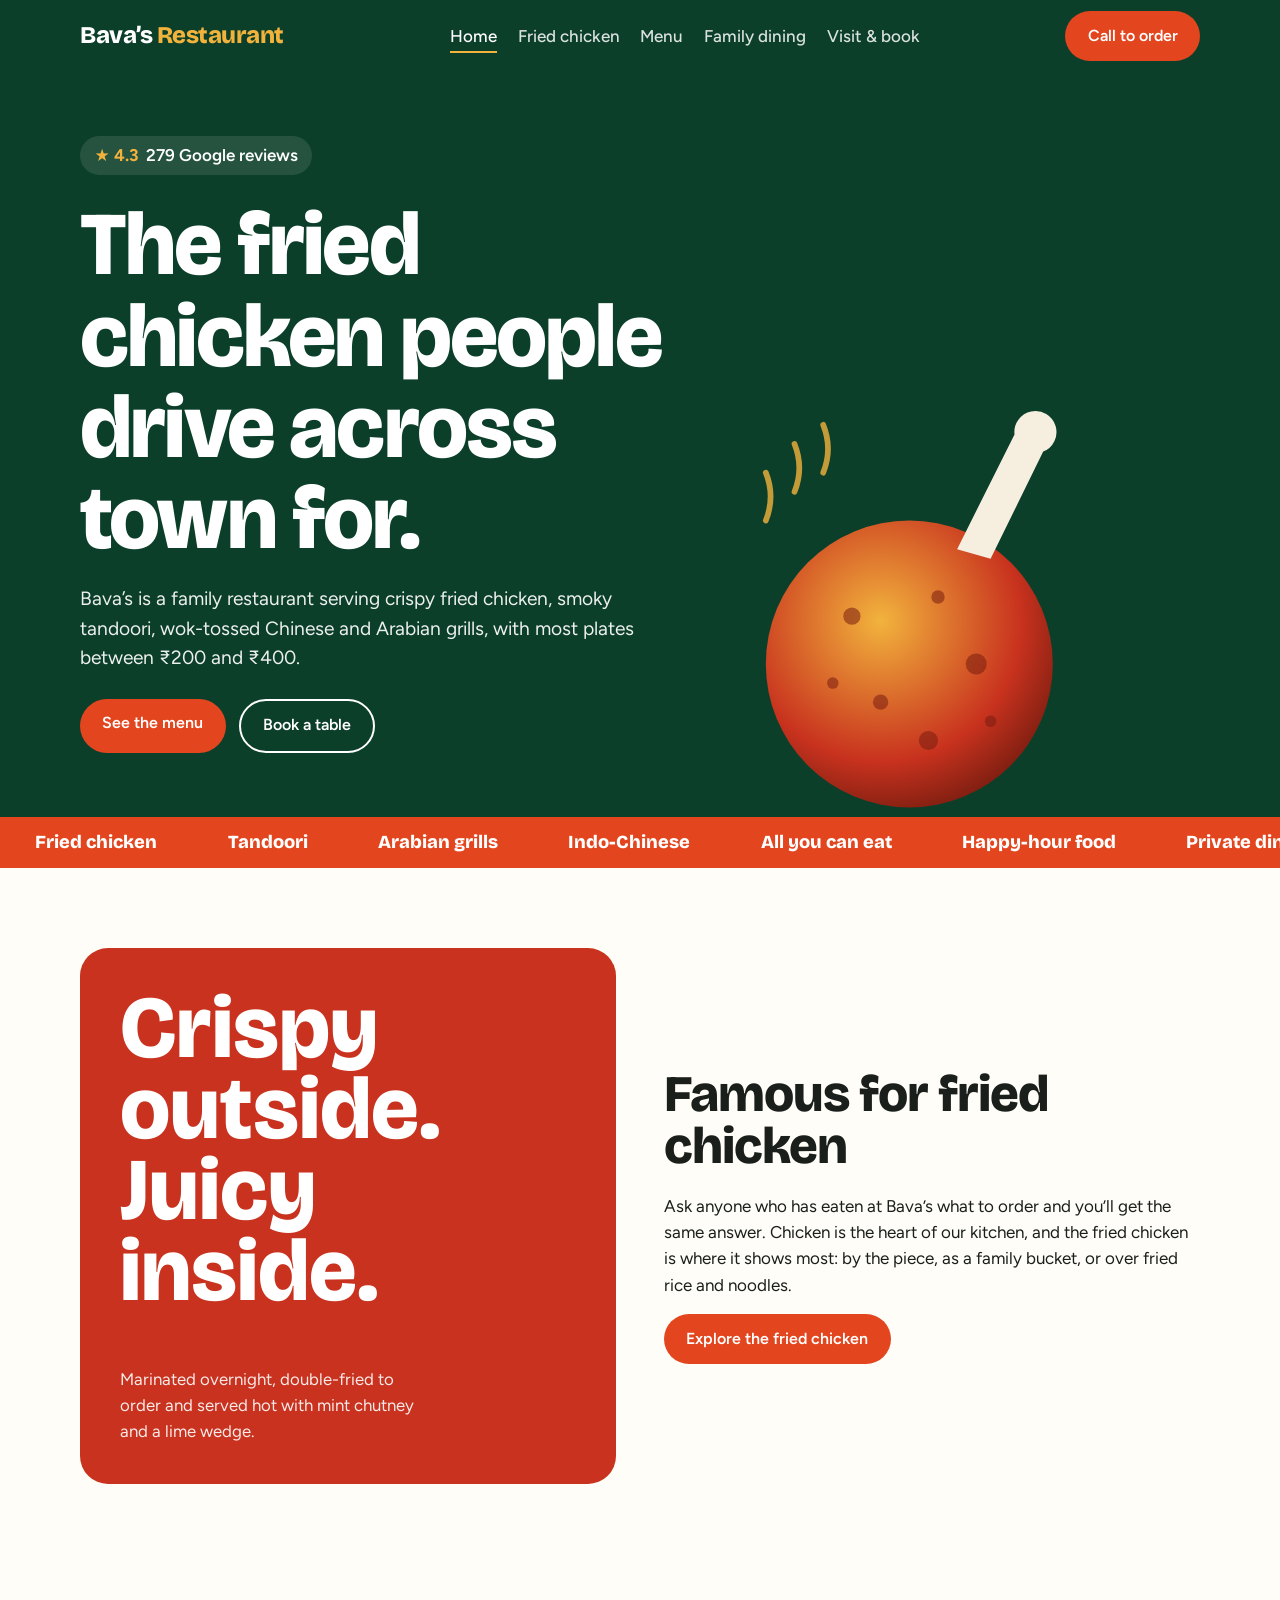
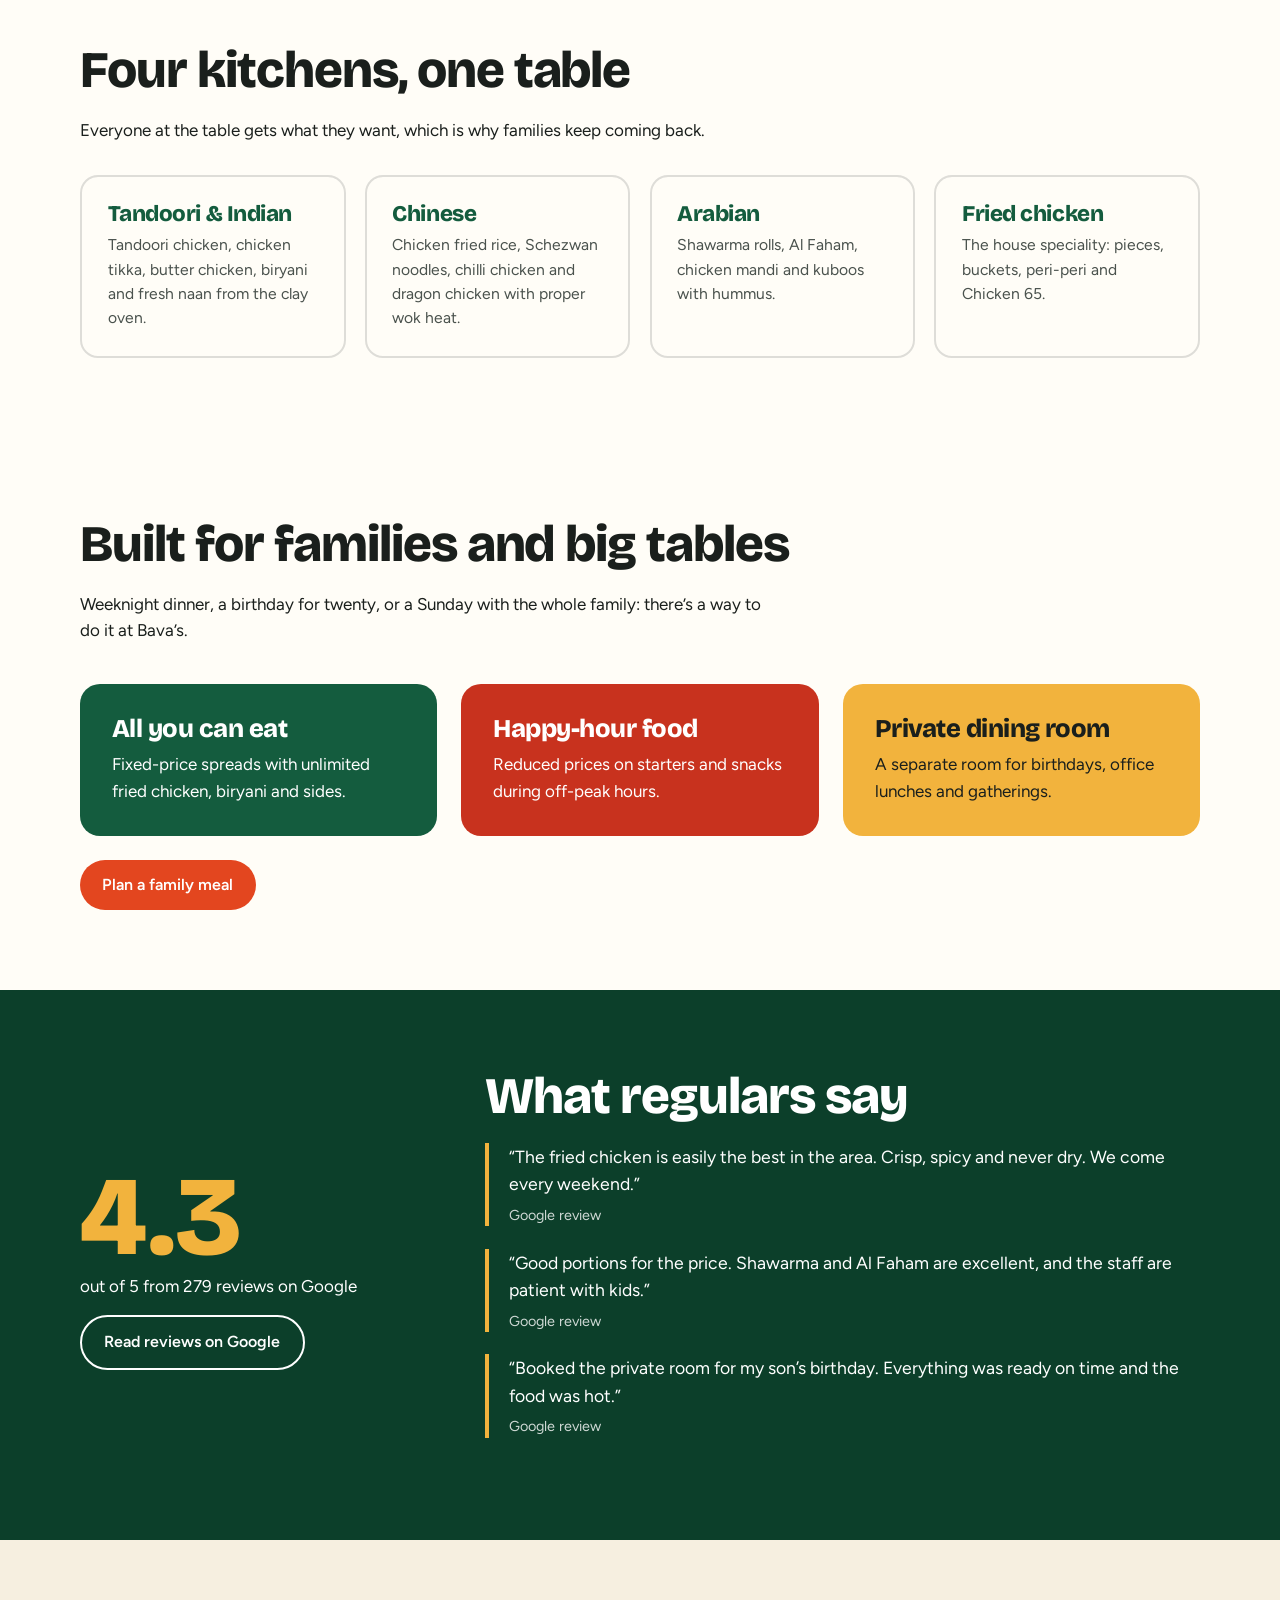
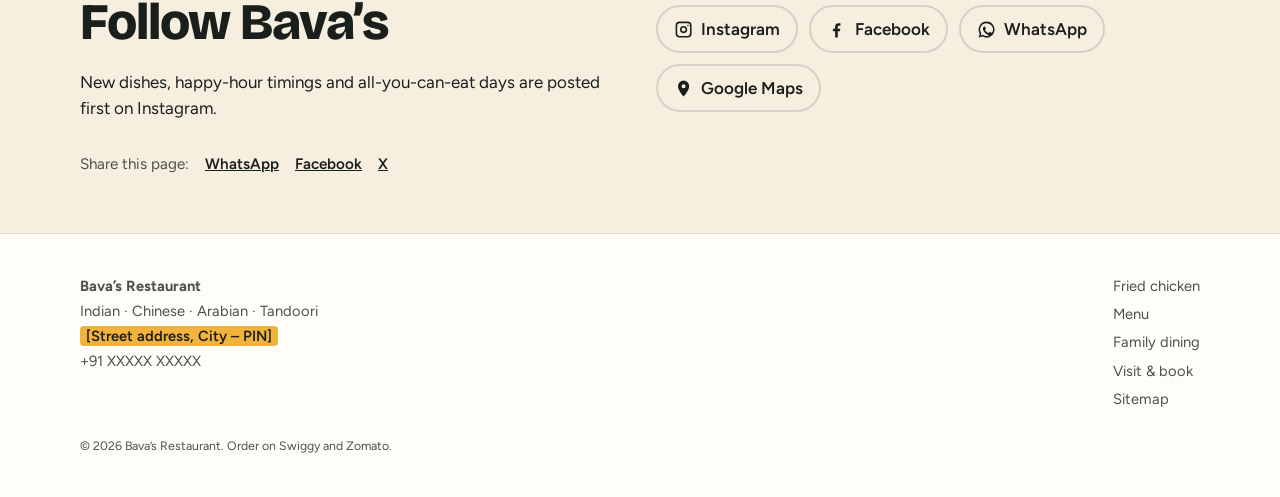
==== index.html @ 15133e85 "Add files via upload" ====
<!DOCTYPE html>
<html lang="en-IN">
<head>
<meta charset="utf-8">
<meta name="viewport" content="width=device-width, initial-scale=1, viewport-fit=cover">
<title>Bava’s Restaurant | Best Fried Chicken, Indian, Chinese & Arabian Food</title>
<meta name="description" content="Bava’s Restaurant is a 4.3★ family-friendly restaurant famous for crispy fried chicken, tandoori, Indian, Chinese and Arabian dishes. All-you-can-eat deals, happy-hour food, private dining. Meals ₹200–400.">
<meta name="robots" content="index, follow, max-image-preview:large">
<link rel="canonical" href="https://YOUR-USERNAME.github.io/bavas-restaurant/">
<meta property="og:type" content="website">
<meta property="og:site_name" content="Bava’s Restaurant">
<meta property="og:title" content="Bava’s Restaurant | Best Fried Chicken, Indian, Chinese & Arabian Food">
<meta property="og:description" content="Bava’s Restaurant is a 4.3★ family-friendly restaurant famous for crispy fried chicken, tandoori, Indian, Chinese and Arabian dishes. All-you-can-eat deals, happy-hour food, private dining. Meals ₹200–400.">
<meta property="og:url" content="https://YOUR-USERNAME.github.io/bavas-restaurant/">
<meta property="og:image" content="https://YOUR-USERNAME.github.io/bavas-restaurant/images/og-bavas-fried-chicken.svg">
<meta property="og:locale" content="en_IN">
<meta name="twitter:card" content="summary_large_image">
<meta name="theme-color" content="#0C3F2A">
<link rel="icon" href="./images/favicon.svg" type="image/svg+xml">
<link rel="preconnect" href="https://fonts.googleapis.com">
<link rel="preconnect" href="https://fonts.gstatic.com" crossorigin>
<link href="https://fonts.googleapis.com/css2?family=Bricolage+Grotesque:opsz,wght@12..96,500;12..96,800&family=Figtree:wght@400;500;600&display=swap" rel="stylesheet">
<link rel="stylesheet" href="./styles.css">
<script type="application/ld+json">
{
  "@context": "https://schema.org",
  "@type": "Restaurant",
  "@id": "https://YOUR-USERNAME.github.io/bavas-restaurant/#restaurant",
  "name": "Bava's Restaurant",
  "url": "https://YOUR-USERNAME.github.io/bavas-restaurant/",
  "image": "https://YOUR-USERNAME.github.io/bavas-restaurant/images/og-bavas-fried-chicken.svg",
  "servesCuisine": ["Indian", "Chinese", "Arabian", "Tandoori", "Fried Chicken"],
  "priceRange": "₹200–400",
  "telephone": "+91-XXXXX-XXXXX",
  "address": {"@type": "PostalAddress", "streetAddress": "[Street address]", "addressLocality": "[City]", "addressRegion": "[State]", "postalCode": "[PIN]", "addressCountry": "IN"},
  "openingHoursSpecification": [{"@type": "OpeningHoursSpecification", "dayOfWeek": ["Monday","Tuesday","Wednesday","Thursday","Friday","Saturday","Sunday"], "opens": "11:00", "closes": "23:00"}],
  "aggregateRating": {"@type": "AggregateRating", "ratingValue": "4.3", "reviewCount": "279", "bestRating": "5"},
  "amenityFeature": [
    {"@type": "LocationFeatureSpecification", "name": "Family-friendly", "value": true},
    {"@type": "LocationFeatureSpecification", "name": "Private dining room", "value": true},
    {"@type": "LocationFeatureSpecification", "name": "All you can eat", "value": true},
    {"@type": "LocationFeatureSpecification", "name": "Happy-hour food", "value": true}
  ],
  "hasMenu": "https://YOUR-USERNAME.github.io/bavas-restaurant/menu/",
  "acceptsReservations": "True",
  "sameAs": ["https://www.instagram.com/bavasrestaurant", "https://www.facebook.com/bavasrestaurant", "https://www.google.com/maps/search/Bava's+Restaurant"]
}
</script>

</head>
<body>
<a class="skip" href="#main">Skip to content</a>
<header>
  <div class="wrap">
    <a class="logo" href="./" aria-label="Bava’s Restaurant home">Bava’s <span>Restaurant</span></a>
    <nav aria-label="Main">
      <a href="./" aria-current=page>Home</a><a href="./fried-chicken/">Fried chicken</a><a href="./menu/">Menu</a><a href="./family-dining/">Family dining</a><a href="./contact/">Visit & book</a>
    </nav>
    <a class="btn" href="tel:+91XXXXXXXXXX">Call to order</a>
  </div>
</header>
<main id="main">

<section class="hero" aria-labelledby="h1">
  <div class="wrap">
    <div>
      <div class="rating" aria-label="Rated 4.3 out of 5 from 279 Google reviews"><b>★ 4.3</b> 279 Google reviews</div>
      <h1 id="h1">The fried chicken people drive across town for.</h1>
      <p>Bava’s is a family restaurant serving crispy fried chicken, smoky tandoori, wok-tossed Chinese and Arabian grills, with most plates between ₹200 and ₹400.</p>
      <div class="cta-row">
        <a class="btn" href="./menu/">See the menu</a>
        <a class="btn ghost" href="./contact/">Book a table</a>
      </div>
    </div>
    <div class="hero-art"><svg class="drum" viewBox="0 0 400 460" xmlns="http://www.w3.org/2000/svg" role="img" aria-label="Illustration of a crispy fried chicken drumstick">
  <defs><radialGradient id="g" cx=".4" cy=".35" r=".7"><stop offset="0" stop-color="#F2B33D"/><stop offset=".7" stop-color="#C8321E"/><stop offset="1" stop-color="#7A1D10"/></radialGradient></defs>
  <circle cx="200" cy="300" r="150" fill="url(#g)"/>
  <g fill="#7A1D10" opacity=".55"><circle cx="140" cy="250" r="9"/><circle cx="230" cy="230" r="7"/><circle cx="270" cy="300" r="11"/><circle cx="170" cy="340" r="8"/><circle cx="220" cy="380" r="10"/><circle cx="120" cy="320" r="6"/><circle cx="285" cy="360" r="6"/></g>
  <path d="M250 180 l60 -120 a22 22 0 1 1 30 18 l-55 112z" fill="#F6EFE0"/>
  <g stroke="#F2B33D" stroke-width="6" stroke-linecap="round" fill="none" opacity=".8"><path d="M80 120 q10 -25 0 -50"/><path d="M110 100 q10 -25 0 -50"/><path d="M50 150 q10 -25 0 -50"/></g>
</svg></div>
  </div>
</section>

<div class="ticker" aria-hidden="true"><div>
  <span>Fried chicken</span><span>Tandoori</span><span>Arabian grills</span><span>Indo-Chinese</span><span>All you can eat</span><span>Happy-hour food</span><span>Private dining</span>
  <span>Fried chicken</span><span>Tandoori</span><span>Arabian grills</span><span>Indo-Chinese</span><span>All you can eat</span><span>Happy-hour food</span><span>Private dining</span>
</div></div>

<section class="sig" aria-labelledby="h-fc">
  <div class="wrap">
    <div class="sig-panel">
      <div class="big">Crispy outside.<br>Juicy inside.</div>
      <small>Marinated overnight, double-fried to order and served hot with mint chutney and a lime wedge.</small>
    </div>
    <div>
      <h2 id="h-fc">Famous for fried chicken</h2>
      <p>Ask anyone who has eaten at Bava’s what to order and you’ll get the same answer. Chicken is the heart of our kitchen, and the fried chicken is where it shows most: by the piece, as a family bucket, or over fried rice and noodles.</p>
      <p style="margin-top:1rem"><a class="btn" href="./fried-chicken/">Explore the fried chicken</a></p>
    </div>
  </div>
</section>

<section class="kitchens" aria-labelledby="h-k">
  <div class="wrap">
    <h2 id="h-k">Four kitchens, one table</h2>
    <p>Everyone at the table gets what they want, which is why families keep coming back.</p>
    <div class="kitchen-grid">
      <a href="./menu/#tandoori"><h3>Tandoori &amp; Indian</h3><p>Tandoori chicken, chicken tikka, butter chicken, biryani and fresh naan from the clay oven.</p></a>
      <a href="./menu/#chinese"><h3>Chinese</h3><p>Chicken fried rice, Schezwan noodles, chilli chicken and dragon chicken with proper wok heat.</p></a>
      <a href="./menu/#arabian"><h3>Arabian</h3><p>Shawarma rolls, Al Faham, chicken mandi and kuboos with hummus.</p></a>
      <a href="./menu/#fried-chicken"><h3>Fried chicken</h3><p>The house speciality: pieces, buckets, peri-peri and Chicken 65.</p></a>
    </div>
  </div>
</section>

<section class="fam" aria-labelledby="h-fam">
  <div class="wrap">
    <div class="fam-head">
      <h2 id="h-fam">Built for families and big tables</h2>
      <p>Weeknight dinner, a birthday for twenty, or a Sunday with the whole family: there’s a way to do it at Bava’s.</p>
    </div>
    <article><h3>All you can eat</h3><p>Fixed-price spreads with unlimited fried chicken, biryani and sides.</p></article>
    <article><h3>Happy-hour food</h3><p>Reduced prices on starters and snacks during off-peak hours.</p></article>
    <article><h3>Private dining room</h3><p>A separate room for birthdays, office lunches and gatherings.</p></article>
    <p class="fam-cta"><a class="btn" href="./family-dining/">Plan a family meal</a></p>
  </div>
</section>

<section class="rev" aria-labelledby="h-rev">
  <div class="wrap">
    <div>
      <div class="score">4.3</div>
      <p>out of 5 from 279 reviews on Google</p>
      <p style="margin-top:1rem"><a class="btn ghost" href="https://www.google.com/maps/search/Bava's+Restaurant" rel="noopener" target="_blank">Read reviews on Google</a></p>
    </div>
    <div>
      <h2 id="h-rev">What regulars say</h2>
      <blockquote>“The fried chicken is easily the best in the area. Crisp, spicy and never dry. We come every weekend.”<cite>Google review</cite></blockquote>
      <blockquote>“Good portions for the price. Shawarma and Al Faham are excellent, and the staff are patient with kids.”<cite>Google review</cite></blockquote>
      <blockquote>“Booked the private room for my son’s birthday. Everything was ready on time and the food was hot.”<cite>Google review</cite></blockquote>
    </div>
  </div>
</section>
</main>

<section class="social" aria-labelledby="h-social">
  <div class="wrap">
    <div>
      <h2 id="h-social">Follow Bava’s</h2>
      <p>New dishes, happy-hour timings and all-you-can-eat days are posted first on Instagram.</p>
    </div>
    <ul class="social-links">
      <li><a href="https://www.instagram.com/bavasrestaurant" rel="noopener" target="_blank"><svg viewBox="0 0 24 24" aria-hidden="true"><path d="M7 2h10a5 5 0 0 1 5 5v10a5 5 0 0 1-5 5H7a5 5 0 0 1-5-5V7a5 5 0 0 1 5-5zm0 2a3 3 0 0 0-3 3v10a3 3 0 0 0 3 3h10a3 3 0 0 0 3-3V7a3 3 0 0 0-3-3H7zm5 3.5a4.5 4.5 0 1 1 0 9 4.5 4.5 0 0 1 0-9zm0 2a2.5 2.5 0 1 0 0 5 2.5 2.5 0 0 0 0-5zM17.5 6a1 1 0 1 1 0 2 1 1 0 0 1 0-2z"/></svg>Instagram</a></li>
      <li><a href="https://www.facebook.com/bavasrestaurant" rel="noopener" target="_blank"><svg viewBox="0 0 24 24" aria-hidden="true"><path d="M13.5 22v-8h2.7l.4-3.2h-3.1V8.8c0-.9.3-1.6 1.6-1.6h1.7V4.3c-.3 0-1.3-.1-2.5-.1-2.5 0-4.1 1.5-4.1 4.2v2.4H7.4V14h2.8v8h3.3z"/></svg>Facebook</a></li>
      <li><a href="https://wa.me/91XXXXXXXXXX?text=Hi%20Bava's%2C%20I'd%20like%20to%20order" rel="noopener" target="_blank"><svg viewBox="0 0 24 24" aria-hidden="true"><path d="M12 2a10 10 0 0 0-8.6 15.1L2 22l5-1.3A10 10 0 1 0 12 2zm0 2a8 8 0 1 1-4.2 14.8l-.3-.2-2.9.8.8-2.8-.2-.3A8 8 0 0 1 12 4zm-3 4.3c-.2 0-.5 0-.7.3-.3.3-1 1-1 2.4s1 2.8 1.2 3c.1.2 2 3.1 4.9 4.3 2.4 1 2.9.8 3.4.7.5 0 1.7-.7 1.9-1.4.2-.7.2-1.2.2-1.4-.1-.1-.3-.2-.6-.3l-2-1c-.3-.1-.5-.1-.7.2l-.9 1.1c-.2.2-.3.2-.6.1-.3-.2-1.2-.5-2.3-1.5-.9-.8-1.5-1.7-1.6-2-.2-.3 0-.5.1-.6l.5-.6.3-.5v-.5l-.9-2.1c-.2-.5-.5-.5-.7-.5h-.5z"/></svg>WhatsApp</a></li>
      <li><a href="https://www.google.com/maps/search/Bava's+Restaurant" rel="noopener" target="_blank"><svg viewBox="0 0 24 24" aria-hidden="true"><path d="M12 2a7 7 0 0 0-7 7c0 5.2 7 13 7 13s7-7.8 7-13a7 7 0 0 0-7-7zm0 9.5a2.5 2.5 0 1 1 0-5 2.5 2.5 0 0 1 0 5z"/></svg>Google Maps</a></li>
    </ul>
    <div class="share">
      <span>Share this page:</span>
      <a href="https://wa.me/?text=https://YOUR-USERNAME.github.io/bavas-restaurant/" rel="noopener" target="_blank">WhatsApp</a>
      <a href="https://www.facebook.com/sharer/sharer.php?u=https://YOUR-USERNAME.github.io/bavas-restaurant/" rel="noopener" target="_blank">Facebook</a>
      <a href="https://twitter.com/intent/tweet?url=https://YOUR-USERNAME.github.io/bavas-restaurant/&text=Best%20fried%20chicken%20at%20Bava's" rel="noopener" target="_blank">X</a>
    </div>
  </div>
</section>

<footer>
  <div class="wrap">
    <div>
      <strong>Bava’s Restaurant</strong><br>
      Indian · Chinese · Arabian · Tandoori<br>
      <span class="todo">[Street address, City – PIN]</span><br>
      <a href="tel:+91XXXXXXXXXX">+91 XXXXX XXXXX</a>
    </div>
    <nav aria-label="Footer">
      <a href="./fried-chicken/">Fried chicken</a>
      <a href="./menu/">Menu</a>
      <a href="./family-dining/">Family dining</a>
      <a href="./contact/">Visit &amp; book</a>
      <a href="./sitemap.xml">Sitemap</a>
    </nav>
    <small>© 2026 Bava’s Restaurant. Order on Swiggy and Zomato.</small>
  </div>
</footer>

<div class="mobile-cta" aria-label="Quick actions">
  <a href="tel:+91XXXXXXXXXX">Call</a>
  <a href="https://wa.me/91XXXXXXXXXX?text=Hi%20Bava's%2C%20I'd%20like%20to%20book%20a%20table" rel="noopener">WhatsApp</a>
  <a href="https://www.google.com/maps/search/Bava's+Restaurant" rel="noopener">Directions</a>
</div>
</body>
</html>
---- styles.css ----
:root{
  --green:#145C3E; --green-deep:#0C3F2A; --red:#C8321E; --red-hot:#E3461F;
  --paper:#FFFDF7; --paper-2:#F6EFE0; --ink:#1A1F1C; --ink-2:#4A524D; --gold:#F2B33D;
  --bg:var(--paper); --surface:var(--paper-2); --fg:var(--ink); --fg-2:var(--ink-2);
  --line:rgba(26,31,28,.14);
  box-sizing:border-box;
  padding-top:env(safe-area-inset-top,0px); padding-bottom:env(safe-area-inset-bottom,0px);
}
@media (prefers-color-scheme:dark){
  :root:not([data-theme="light"]){ color-scheme:dark;
    --bg:#101614; --surface:#182220; --fg:#F3EEE2; --fg-2:#B9B3A5; --line:rgba(243,238,226,.14); --green:#1E7A53; }
}
:root[data-theme="dark"]{ color-scheme:dark;
  --bg:#101614; --surface:#182220; --fg:#F3EEE2; --fg-2:#B9B3A5; --line:rgba(243,238,226,.14); --green:#1E7A53; }

*{box-sizing:inherit;margin:0}
html{scroll-behavior:smooth;scroll-padding-top:calc(80px + env(safe-area-inset-top,0px))}
@media (prefers-reduced-motion:reduce){html{scroll-behavior:auto}}
body{background:var(--bg);color:var(--fg);font:400 17px/1.55 "Figtree",system-ui,sans-serif;-webkit-font-smoothing:antialiased;padding-bottom:64px}
@media (min-width:721px){body{padding-bottom:0}}
h1,h2,h3{font-family:"Bricolage Grotesque","Figtree",sans-serif;font-weight:800;line-height:1.02;letter-spacing:-.02em}
h2{font-size:clamp(2rem,4.5vw,3.2rem);margin-bottom:.4em}
p{max-width:62ch}
a{color:inherit}
img,svg{max-width:100%}
:focus-visible{outline:3px solid var(--gold);outline-offset:3px}
.skip{position:absolute;left:-999px;top:8px;background:var(--gold);color:var(--ink);padding:.5rem 1rem;z-index:20}
.skip:focus{left:8px}
.wrap{width:min(1120px,100% - 2.5rem);margin-inline:auto}
section{padding:5rem 0}
.todo{background:var(--gold);color:var(--ink);padding:.1em .4em;border-radius:4px;font-weight:600}
.note{color:var(--fg-2);font-size:.95rem;margin:1.5rem 0}
.crumb{font-size:.9rem;opacity:.75;margin-bottom:1rem}
.crumb a{text-decoration:none}

/* header */
body::before{content:"";position:fixed;inset:0 0 auto;height:env(safe-area-inset-top,0px);background:var(--green-deep);z-index:10}
header{position:sticky;top:env(safe-area-inset-top,0px);z-index:9;background:var(--green-deep);color:#fff}
header .wrap{display:flex;align-items:center;justify-content:space-between;gap:1rem;height:72px}
.logo{font-family:"Bricolage Grotesque",sans-serif;font-weight:800;font-size:1.5rem;text-decoration:none;letter-spacing:-.02em}
.logo span{color:var(--gold)}
header nav a{text-decoration:none;font-weight:500;margin-left:1.3rem;opacity:.85;padding:.3rem 0;border-bottom:2px solid transparent}
header nav a:hover,header nav a[aria-current]{opacity:1;border-color:var(--gold)}
.btn{display:inline-block;background:var(--red-hot);color:#fff;text-decoration:none;font-weight:600;padding:.8rem 1.4rem;border-radius:999px;border:0;cursor:pointer;font-size:1rem;text-align:center}
.btn:hover{background:var(--red)}
.btn.ghost{background:transparent;border:2px solid currentColor;color:inherit}
.btn.ghost:hover{background:rgba(127,127,127,.12)}
@media (max-width:860px){header nav{display:none}}

/* mobile sticky CTA */
.mobile-cta{position:fixed;left:0;right:0;bottom:0;display:grid;grid-template-columns:1fr 1fr 1fr;background:var(--green-deep);padding:0 0 env(safe-area-inset-bottom,0px);z-index:9;border-top:1px solid rgba(255,255,255,.15)}
.mobile-cta a{color:#fff;text-decoration:none;text-align:center;padding:.9rem 0;font-weight:600;font-size:.95rem}
.mobile-cta a+a{border-left:1px solid rgba(255,255,255,.15)}
@media (min-width:721px){.mobile-cta{display:none}}

/* hero */
.hero{background:var(--green-deep);color:#fff;padding:4rem 0 0;overflow:hidden}
.hero .wrap{display:grid;grid-template-columns:1.1fr .9fr;gap:3rem;align-items:end}
.hero .wrap.one{grid-template-columns:1fr;padding-bottom:3.5rem}
.hero h1{font-size:clamp(2.6rem,7vw,5.6rem);max-width:12ch}
.hero p{font-size:1.2rem;opacity:.92;margin:1.2rem 0 1.6rem}
.hero.compact h1{font-size:clamp(2.4rem,5.5vw,4.2rem)}
.rating{display:inline-flex;align-items:center;gap:.5rem;background:rgba(255,255,255,.1);padding:.4rem .9rem;border-radius:999px;font-weight:600;margin-bottom:1.5rem}
.rating b{color:var(--gold)}
.hero-art{position:relative;height:440px}
.drum{position:absolute;inset:auto 0 0 0;height:100%}
.cta-row{display:flex;gap:.8rem;flex-wrap:wrap}
.hero .cta-row{padding-bottom:4rem}
.jump{display:flex;gap:.6rem;flex-wrap:wrap}
.jump a{text-decoration:none;border:1px solid rgba(255,255,255,.4);padding:.4rem .9rem;border-radius:999px;font-size:.95rem}
.jump a:hover{background:rgba(255,255,255,.12)}
@media (max-width:860px){.hero .wrap{grid-template-columns:1fr}.hero-art{height:280px}.hero.compact .hero-art{display:none}.hero .cta-row{padding-bottom:3rem}}

/* ticker */
.ticker{background:var(--red-hot);color:#fff;font-family:"Bricolage Grotesque",sans-serif;font-weight:800;font-size:1.15rem;padding:.7rem 0;white-space:nowrap;overflow:hidden}
.ticker div{display:inline-block;animation:slide 28s linear infinite}
.ticker span{margin:0 2.2rem}
@keyframes slide{to{transform:translateX(-50%)}}
@media (prefers-reduced-motion:reduce){.ticker div{animation:none}}

/* signature */
.sig .wrap{display:grid;grid-template-columns:1fr 1fr;gap:3rem;align-items:center}
.sig-panel{background:var(--red);color:#fff;border-radius:28px;padding:2.5rem;aspect-ratio:1;display:flex;flex-direction:column;justify-content:space-between}
.sig-panel .big{font-family:"Bricolage Grotesque",sans-serif;font-weight:800;font-size:clamp(2.6rem,7vw,5.5rem);line-height:.92}
.sig-panel small{font-size:1.05rem;opacity:.9;max-width:28ch}
.steps{list-style:none;padding:0;margin-top:1rem;border-top:1px solid var(--line)}
.steps li{padding:1rem 0;border-bottom:1px solid var(--line);display:grid;grid-template-columns:2.2rem 1fr;gap:.6rem}
.steps li b{color:var(--red)}
@media (max-width:860px){.sig .wrap{grid-template-columns:1fr}.sig-panel{aspect-ratio:auto;gap:2rem}}

/* kitchens */
.kitchen-grid{display:grid;grid-template-columns:repeat(auto-fit,minmax(230px,1fr));gap:1.2rem;margin-top:2rem}
.kitchen-grid a{display:block;text-decoration:none;padding:1.6rem;border:2px solid var(--line);border-radius:18px}
.kitchen-grid a:hover{border-color:var(--green);background:var(--surface)}
.kitchen-grid h3{font-size:1.4rem;margin-bottom:.5rem;color:var(--green)}
.kitchen-grid p{font-size:.98rem;color:var(--fg-2)}

/* menu */
.menu{background:var(--surface)}
.menu-grid{display:grid;grid-template-columns:repeat(auto-fit,minmax(260px,1fr));gap:2.5rem 2rem;margin-top:1rem}
.menu-grid.two{grid-template-columns:repeat(auto-fit,minmax(300px,1fr))}
.menu h3{font-size:1.35rem;padding-bottom:.5rem;border-bottom:3px solid var(--green);margin-bottom:.8rem;display:flex;justify-content:space-between;align-items:baseline;gap:1rem}
.menu h3 em{font:500 .85rem "Figtree",sans-serif;color:var(--fg-2)}
.menu ul{list-style:none;padding:0}
.menu li{display:flex;justify-content:space-between;gap:1rem;padding:.45rem 0;border-bottom:1px dotted var(--line)}
.menu li span:last-child{font-weight:600;white-space:nowrap}

/* bucket builder */
.bucket .wrap{display:grid;grid-template-columns:1fr 1.2fr;gap:3rem;align-items:start}
.bucket-form{background:var(--surface);border-radius:24px;padding:2rem;display:grid;gap:1.2rem;border:2px solid var(--line)}
.bucket-form label{display:flex;align-items:center;gap:.6rem;font-weight:500}
.bucket-form input[type=number]{font:inherit;padding:.5rem .7rem;border:2px solid var(--line);border-radius:10px;width:6rem;background:var(--bg);color:var(--fg)}
.bucket-form fieldset{border:0;padding:0;display:grid;gap:.4rem}
.bucket-form legend{font-weight:600;margin-bottom:.3rem}
.bucket-form input[type=radio],.bucket-form input[type=checkbox]{accent-color:var(--red-hot);width:1.1rem;height:1.1rem}
#result{display:block;padding:1rem;border-radius:14px;background:var(--bg);border:1px solid var(--line);line-height:1.5}
#result .total{font-family:"Bricolage Grotesque",sans-serif;font-weight:800;font-size:2rem;color:var(--red)}
@media (max-width:860px){.bucket .wrap{grid-template-columns:1fr}}

/* family */
.fam .wrap{display:grid;grid-template-columns:repeat(3,1fr);gap:1.5rem}
.fam-head,.fam-cta{grid-column:1/-1}
.fam-head{margin-bottom:1rem}
.fam article{padding:2rem;border-radius:20px;color:#fff}
.fam article:nth-of-type(1){background:var(--green)}
.fam article:nth-of-type(2){background:var(--red)}
.fam article:nth-of-type(3){background:var(--gold);color:var(--ink)}
.fam h3{font-size:1.6rem;margin-bottom:.6rem}
@media (max-width:860px){.fam .wrap{grid-template-columns:1fr}}

/* plan */
.plan{background:var(--surface)}
.plan .wrap{display:grid;grid-template-columns:1.2fr .8fr;gap:3rem;align-items:center}
.checks{list-style:none;padding:0;margin-top:1rem}
.checks li{padding:.5rem 0 .5rem 1.8rem;position:relative;border-bottom:1px dotted var(--line)}
.checks li::before{content:"";position:absolute;left:0;top:.9rem;width:.9rem;height:.5rem;border-left:3px solid var(--green);border-bottom:3px solid var(--green);transform:rotate(-45deg)}
.cta-card{background:var(--green-deep);color:#fff;border-radius:24px;padding:2.5rem;display:grid;gap:.8rem}
.cta-card h3{font-size:1.8rem}
.cta-card p{opacity:.85;margin-bottom:.5rem}
@media (max-width:860px){.plan .wrap{grid-template-columns:1fr}}

/* reviews */
.rev{background:var(--green-deep);color:#fff}
.rev .wrap{display:grid;grid-template-columns:1fr 2fr;gap:3rem;align-items:center}
.score{font-family:"Bricolage Grotesque",sans-serif;font-weight:800;font-size:7rem;line-height:1;color:var(--gold)}
blockquote{border-left:4px solid var(--gold);padding-left:1.2rem;margin-bottom:1.4rem;font-size:1.1rem}
blockquote cite{display:block;font-style:normal;font-size:.9rem;opacity:.8;margin-top:.4rem}
@media (max-width:860px){.rev .wrap{grid-template-columns:1fr}}

/* visit + faq */
.visit .wrap{display:grid;grid-template-columns:1fr 1fr;gap:3rem}
address{font-style:normal;line-height:1.8}
details{border-top:1px solid var(--line);padding:1rem 0}
details:last-of-type{border-bottom:1px solid var(--line)}
summary{cursor:pointer;font-weight:600;font-size:1.05rem;list-style:none;display:flex;justify-content:space-between}
summary::-webkit-details-marker{display:none}
summary::after{content:"+";font-weight:800;color:var(--red)}
details[open] summary::after{content:"–"}
details p{margin-top:.6rem;color:var(--fg-2)}
@media (max-width:860px){.visit .wrap{grid-template-columns:1fr}}

/* social */
.social{background:var(--surface);padding:3.5rem 0}
.social .wrap{display:grid;grid-template-columns:1fr 1fr;gap:2rem;align-items:center}
.social-links{list-style:none;padding:0;display:flex;flex-wrap:wrap;gap:.7rem}
.social-links a{display:inline-flex;align-items:center;gap:.5rem;text-decoration:none;font-weight:600;border:2px solid var(--line);border-radius:999px;padding:.55rem 1rem}
.social-links a:hover{border-color:var(--green);color:var(--green)}
.social-links svg{width:1.2rem;height:1.2rem;fill:currentColor}
.share{grid-column:1/-1;font-size:.95rem;color:var(--fg-2);display:flex;gap:1rem;flex-wrap:wrap}
.share a{font-weight:600;color:var(--fg)}
@media (max-width:860px){.social .wrap{grid-template-columns:1fr}}

footer{padding:2.5rem 0;border-top:1px solid var(--line);color:var(--fg-2);font-size:.92rem;line-height:1.7}
footer .wrap{display:grid;grid-template-columns:1fr auto;gap:1.5rem 3rem;align-items:start}
footer nav{display:grid;gap:.2rem}
footer nav a,footer a{text-decoration:none}
footer nav a:hover{text-decoration:underline}
footer small{grid-column:1/-1}
@media (max-width:600px){footer .wrap{grid-template-columns:1fr}}
@media (max-width:860px){.logo{font-size:1.25rem;white-space:nowrap}header .btn{padding:.6rem 1rem;font-size:.9rem}}
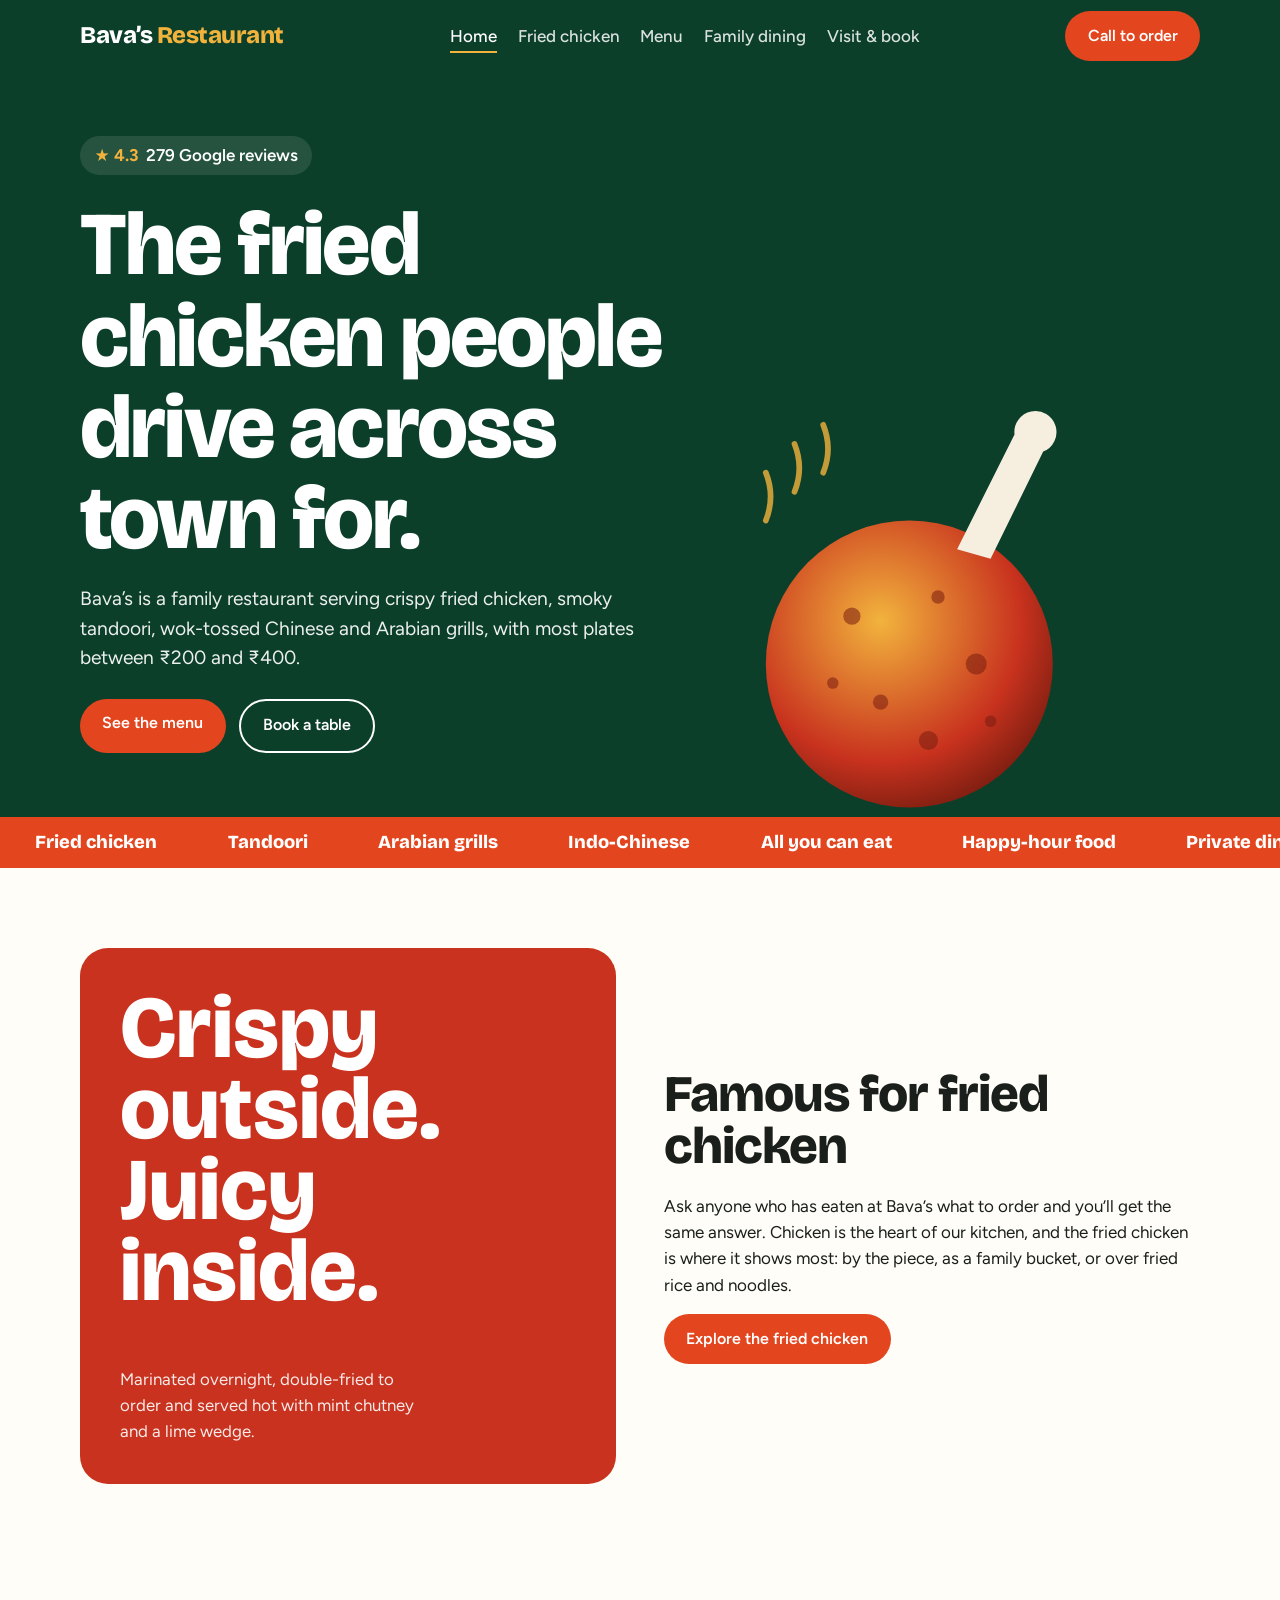
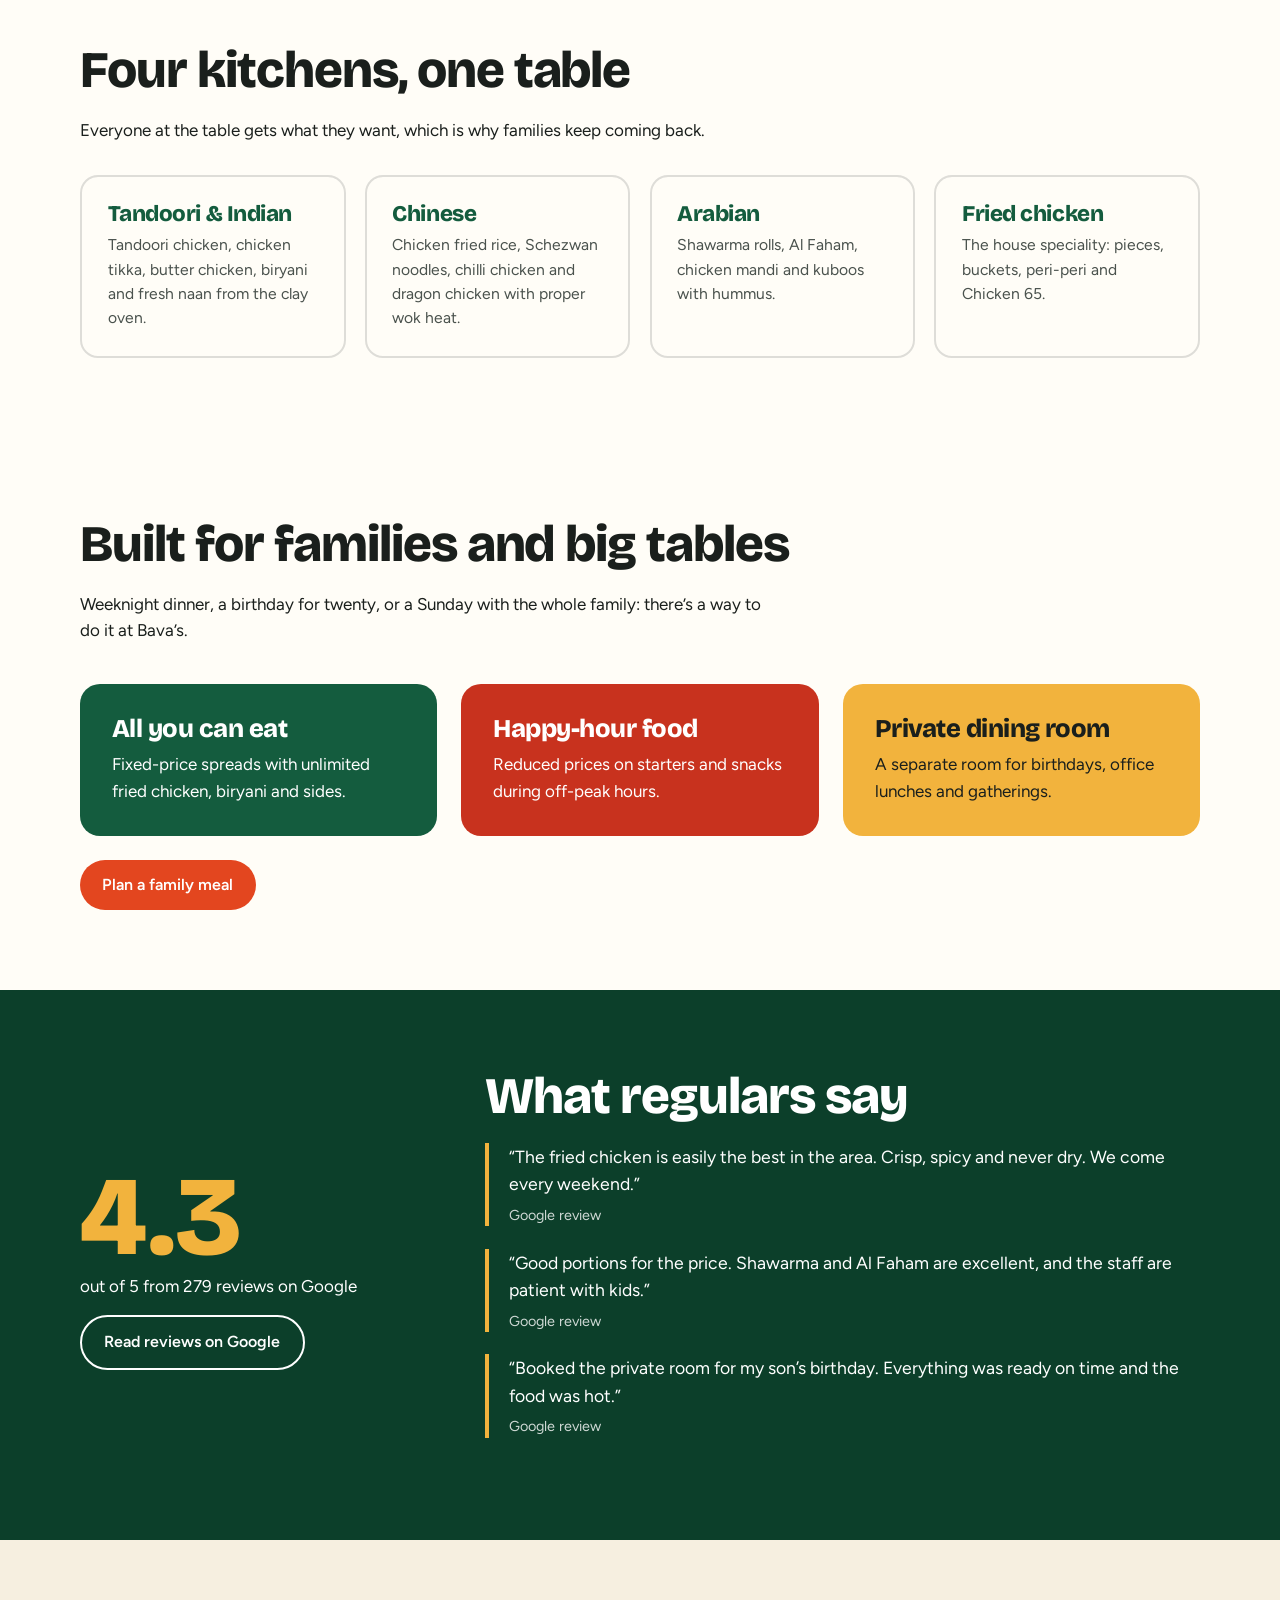
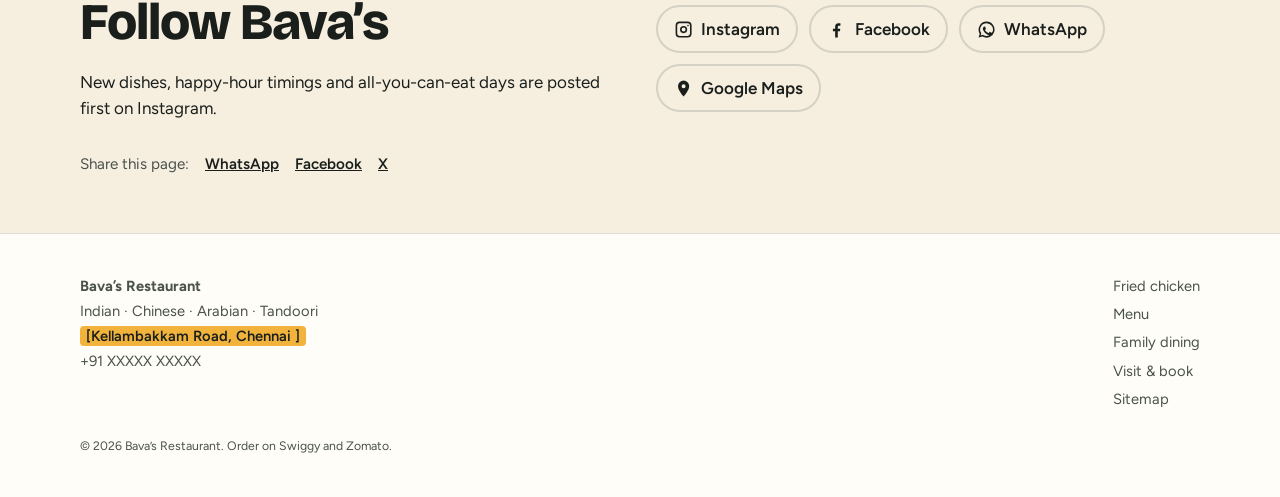
==== commit 6a29fdc6: "Update index.html" ====
--- a/index.html
+++ b/index.html
@@ -153,7 +153,7 @@
     <ul class="social-links">
       <li><a href="https://www.instagram.com/bavasrestaurant" rel="noopener" target="_blank"><svg viewBox="0 0 24 24" aria-hidden="true"><path d="M7 2h10a5 5 0 0 1 5 5v10a5 5 0 0 1-5 5H7a5 5 0 0 1-5-5V7a5 5 0 0 1 5-5zm0 2a3 3 0 0 0-3 3v10a3 3 0 0 0 3 3h10a3 3 0 0 0 3-3V7a3 3 0 0 0-3-3H7zm5 3.5a4.5 4.5 0 1 1 0 9 4.5 4.5 0 0 1 0-9zm0 2a2.5 2.5 0 1 0 0 5 2.5 2.5 0 0 0 0-5zM17.5 6a1 1 0 1 1 0 2 1 1 0 0 1 0-2z"/></svg>Instagram</a></li>
       <li><a href="https://www.facebook.com/bavasrestaurant" rel="noopener" target="_blank"><svg viewBox="0 0 24 24" aria-hidden="true"><path d="M13.5 22v-8h2.7l.4-3.2h-3.1V8.8c0-.9.3-1.6 1.6-1.6h1.7V4.3c-.3 0-1.3-.1-2.5-.1-2.5 0-4.1 1.5-4.1 4.2v2.4H7.4V14h2.8v8h3.3z"/></svg>Facebook</a></li>
-      <li><a href="https://wa.me/91XXXXXXXXXX?text=Hi%20Bava's%2C%20I'd%20like%20to%20order" rel="noopener" target="_blank"><svg viewBox="0 0 24 24" aria-hidden="true"><path d="M12 2a10 10 0 0 0-8.6 15.1L2 22l5-1.3A10 10 0 1 0 12 2zm0 2a8 8 0 1 1-4.2 14.8l-.3-.2-2.9.8.8-2.8-.2-.3A8 8 0 0 1 12 4zm-3 4.3c-.2 0-.5 0-.7.3-.3.3-1 1-1 2.4s1 2.8 1.2 3c.1.2 2 3.1 4.9 4.3 2.4 1 2.9.8 3.4.7.5 0 1.7-.7 1.9-1.4.2-.7.2-1.2.2-1.4-.1-.1-.3-.2-.6-.3l-2-1c-.3-.1-.5-.1-.7.2l-.9 1.1c-.2.2-.3.2-.6.1-.3-.2-1.2-.5-2.3-1.5-.9-.8-1.5-1.7-1.6-2-.2-.3 0-.5.1-.6l.5-.6.3-.5v-.5l-.9-2.1c-.2-.5-.5-.5-.7-.5h-.5z"/></svg>WhatsApp</a></li>
+      <li><a href="https://wa.me/9140005233?text=Hi%20Bava's%2C%20I'd%20like%20to%20order" rel="noopener" target="_blank"><svg viewBox="0 0 24 24" aria-hidden="true"><path d="M12 2a10 10 0 0 0-8.6 15.1L2 22l5-1.3A10 10 0 1 0 12 2zm0 2a8 8 0 1 1-4.2 14.8l-.3-.2-2.9.8.8-2.8-.2-.3A8 8 0 0 1 12 4zm-3 4.3c-.2 0-.5 0-.7.3-.3.3-1 1-1 2.4s1 2.8 1.2 3c.1.2 2 3.1 4.9 4.3 2.4 1 2.9.8 3.4.7.5 0 1.7-.7 1.9-1.4.2-.7.2-1.2.2-1.4-.1-.1-.3-.2-.6-.3l-2-1c-.3-.1-.5-.1-.7.2l-.9 1.1c-.2.2-.3.2-.6.1-.3-.2-1.2-.5-2.3-1.5-.9-.8-1.5-1.7-1.6-2-.2-.3 0-.5.1-.6l.5-.6.3-.5v-.5l-.9-2.1c-.2-.5-.5-.5-.7-.5h-.5z"/></svg>WhatsApp</a></li>
       <li><a href="https://www.google.com/maps/search/Bava's+Restaurant" rel="noopener" target="_blank"><svg viewBox="0 0 24 24" aria-hidden="true"><path d="M12 2a7 7 0 0 0-7 7c0 5.2 7 13 7 13s7-7.8 7-13a7 7 0 0 0-7-7zm0 9.5a2.5 2.5 0 1 1 0-5 2.5 2.5 0 0 1 0 5z"/></svg>Google Maps</a></li>
     </ul>
     <div class="share">
@@ -170,8 +170,8 @@
     <div>
       <strong>Bava’s Restaurant</strong><br>
       Indian · Chinese · Arabian · Tandoori<br>
-      <span class="todo">[Street address, City – PIN]</span><br>
-      <a href="tel:+91XXXXXXXXXX">+91 XXXXX XXXXX</a>
+      <span class="todo">[Kellambakkam Road, Chennai ]</span><br>
+      <a href="tel:+9140005233">+91 XXXXX XXXXX</a>
     </div>
     <nav aria-label="Footer">
       <a href="./fried-chicken/">Fried chicken</a>
@@ -185,8 +185,8 @@
 </footer>
 
 <div class="mobile-cta" aria-label="Quick actions">
-  <a href="tel:+91XXXXXXXXXX">Call</a>
-  <a href="https://wa.me/91XXXXXXXXXX?text=Hi%20Bava's%2C%20I'd%20like%20to%20book%20a%20table" rel="noopener">WhatsApp</a>
+  <a href="tel:+9140005233">Call</a>
+  <a href="https://wa.me/9140005233?text=Hi%20Bava's%2C%20I'd%20like%20to%20book%20a%20table" rel="noopener">WhatsApp</a>
   <a href="https://www.google.com/maps/search/Bava's+Restaurant" rel="noopener">Directions</a>
 </div>
 </body>
